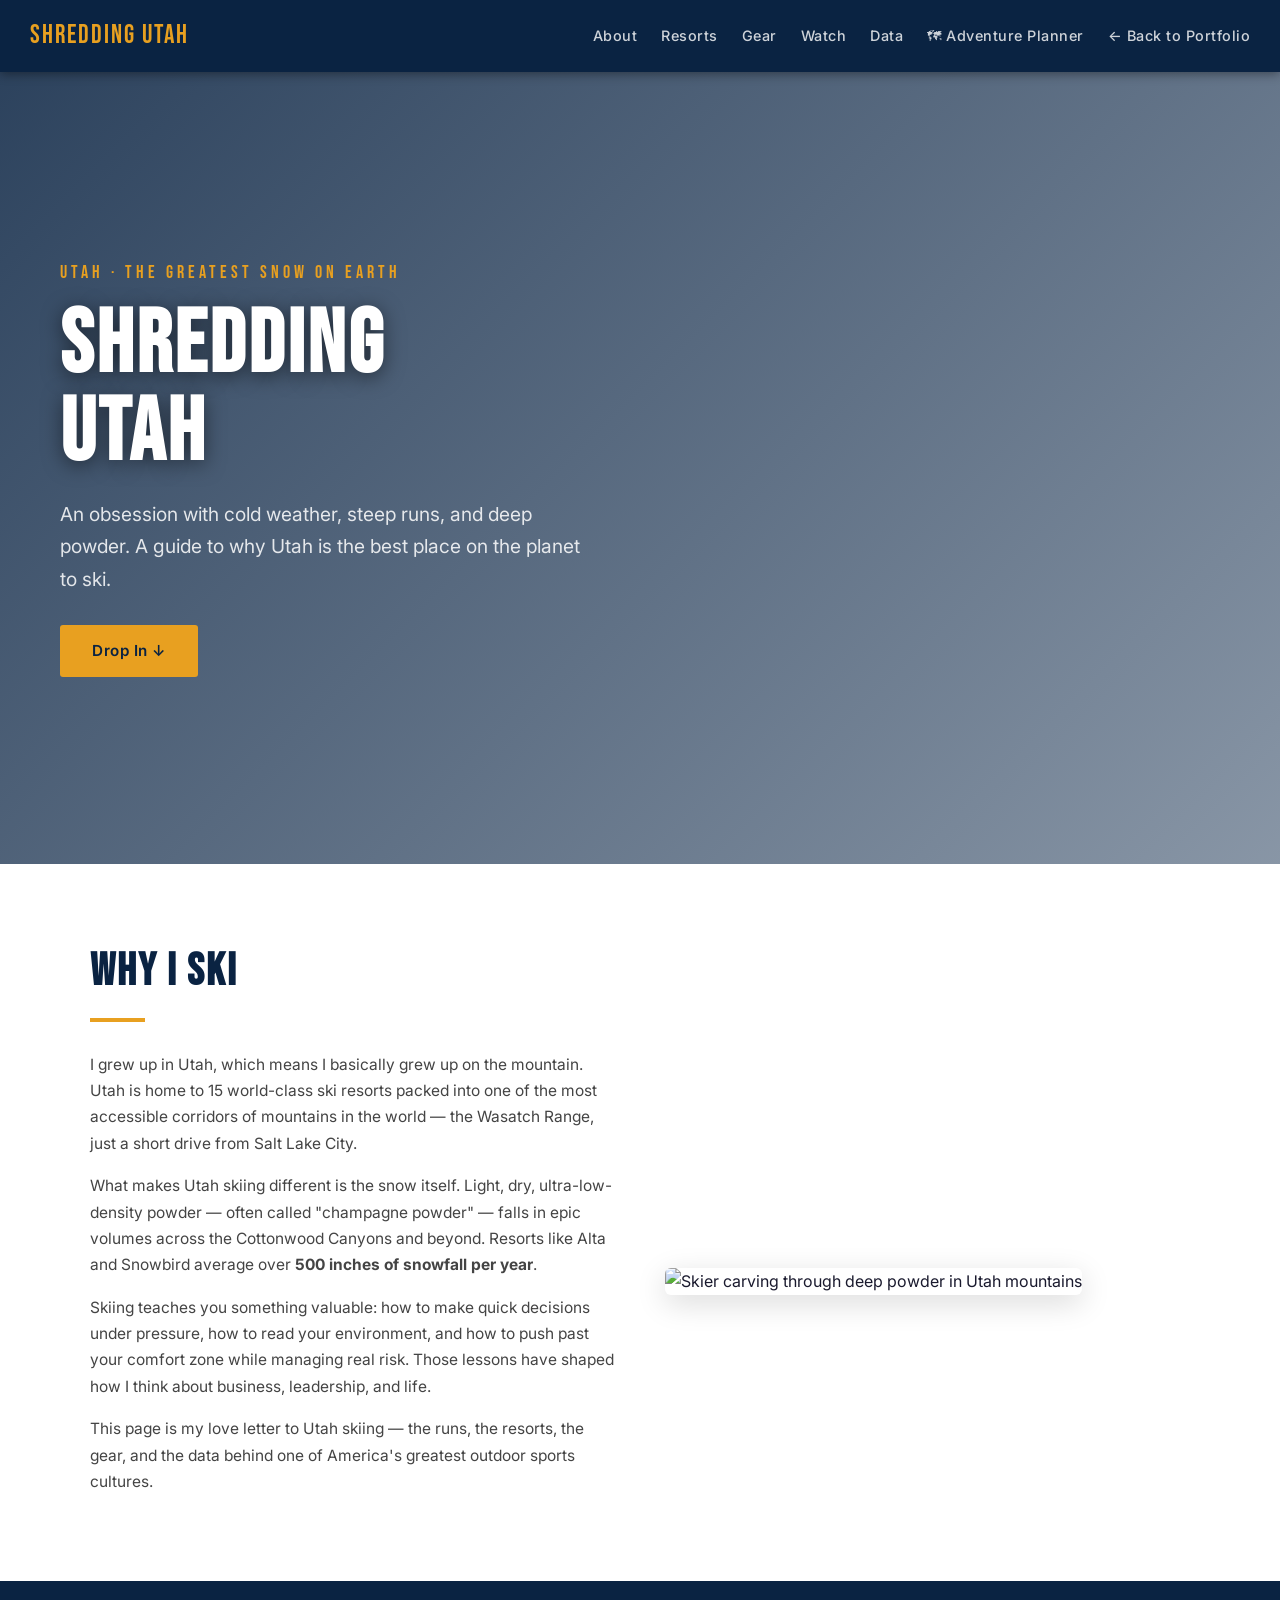
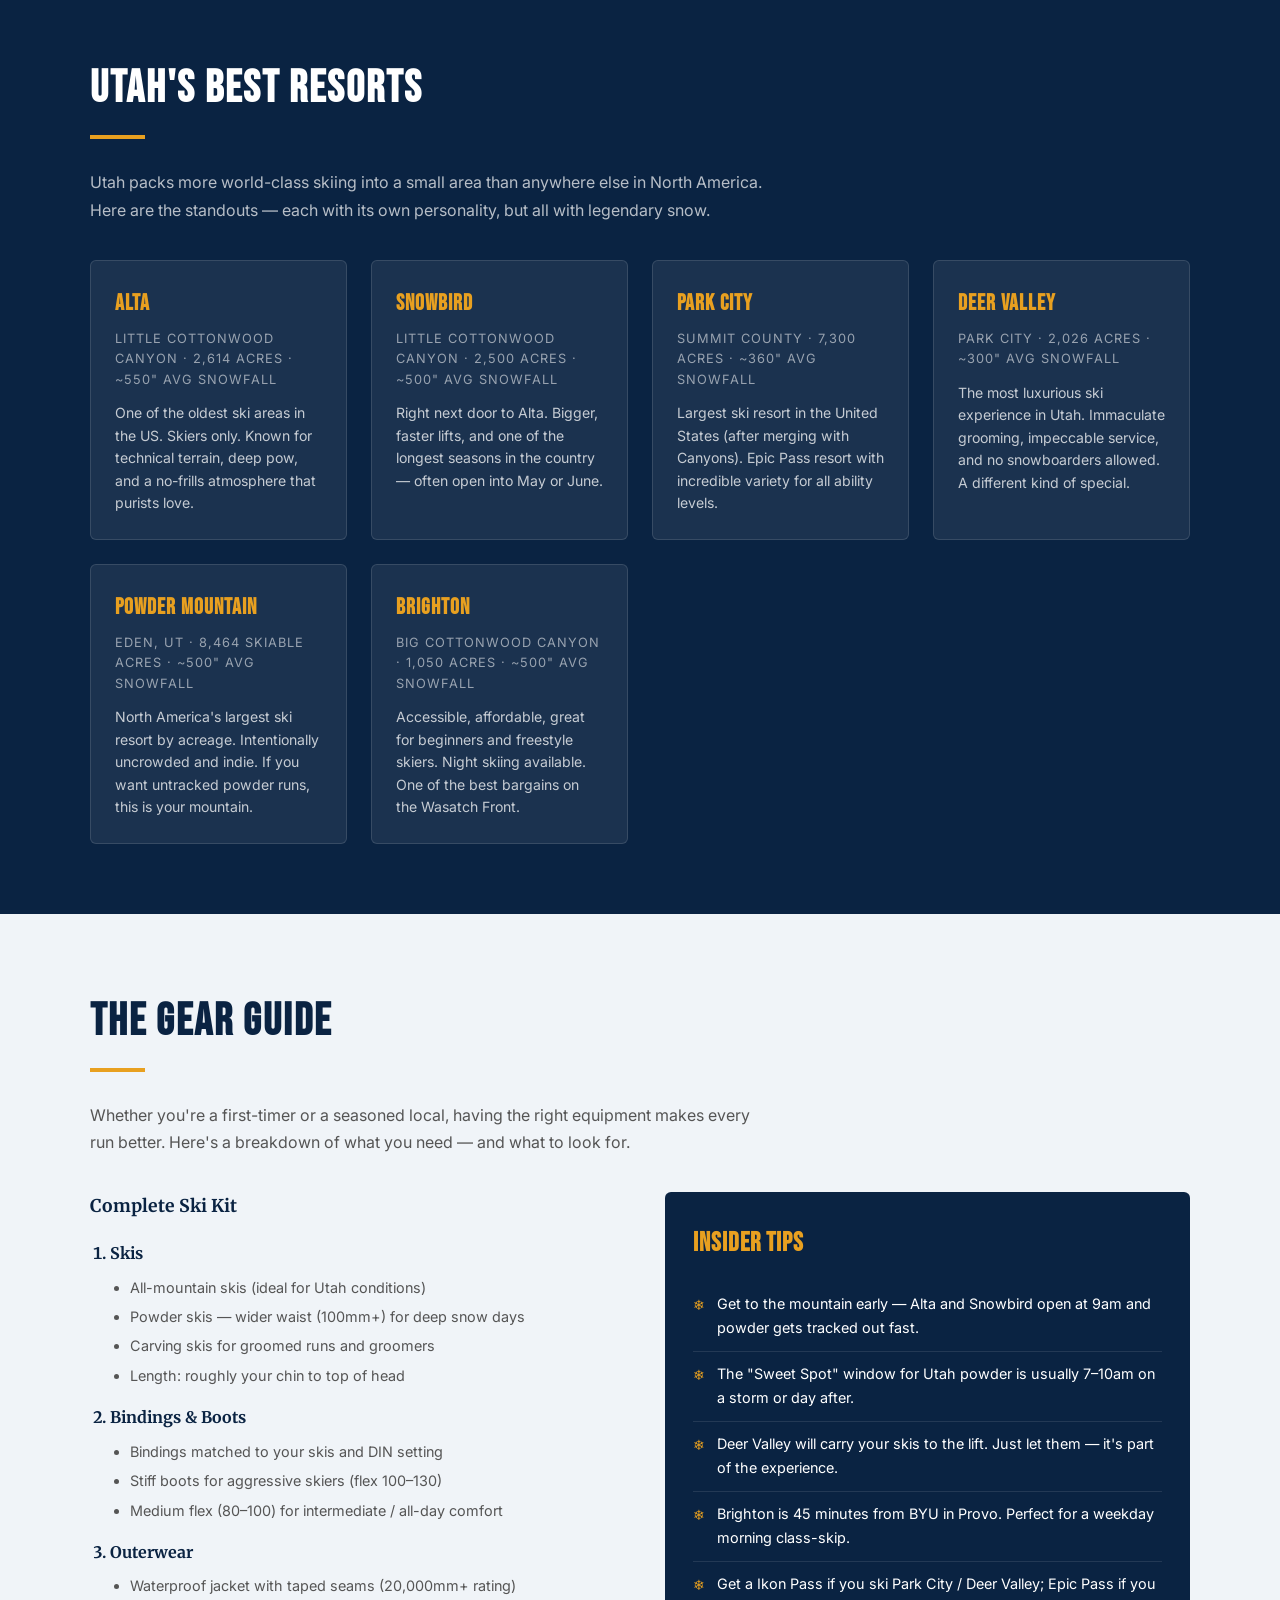
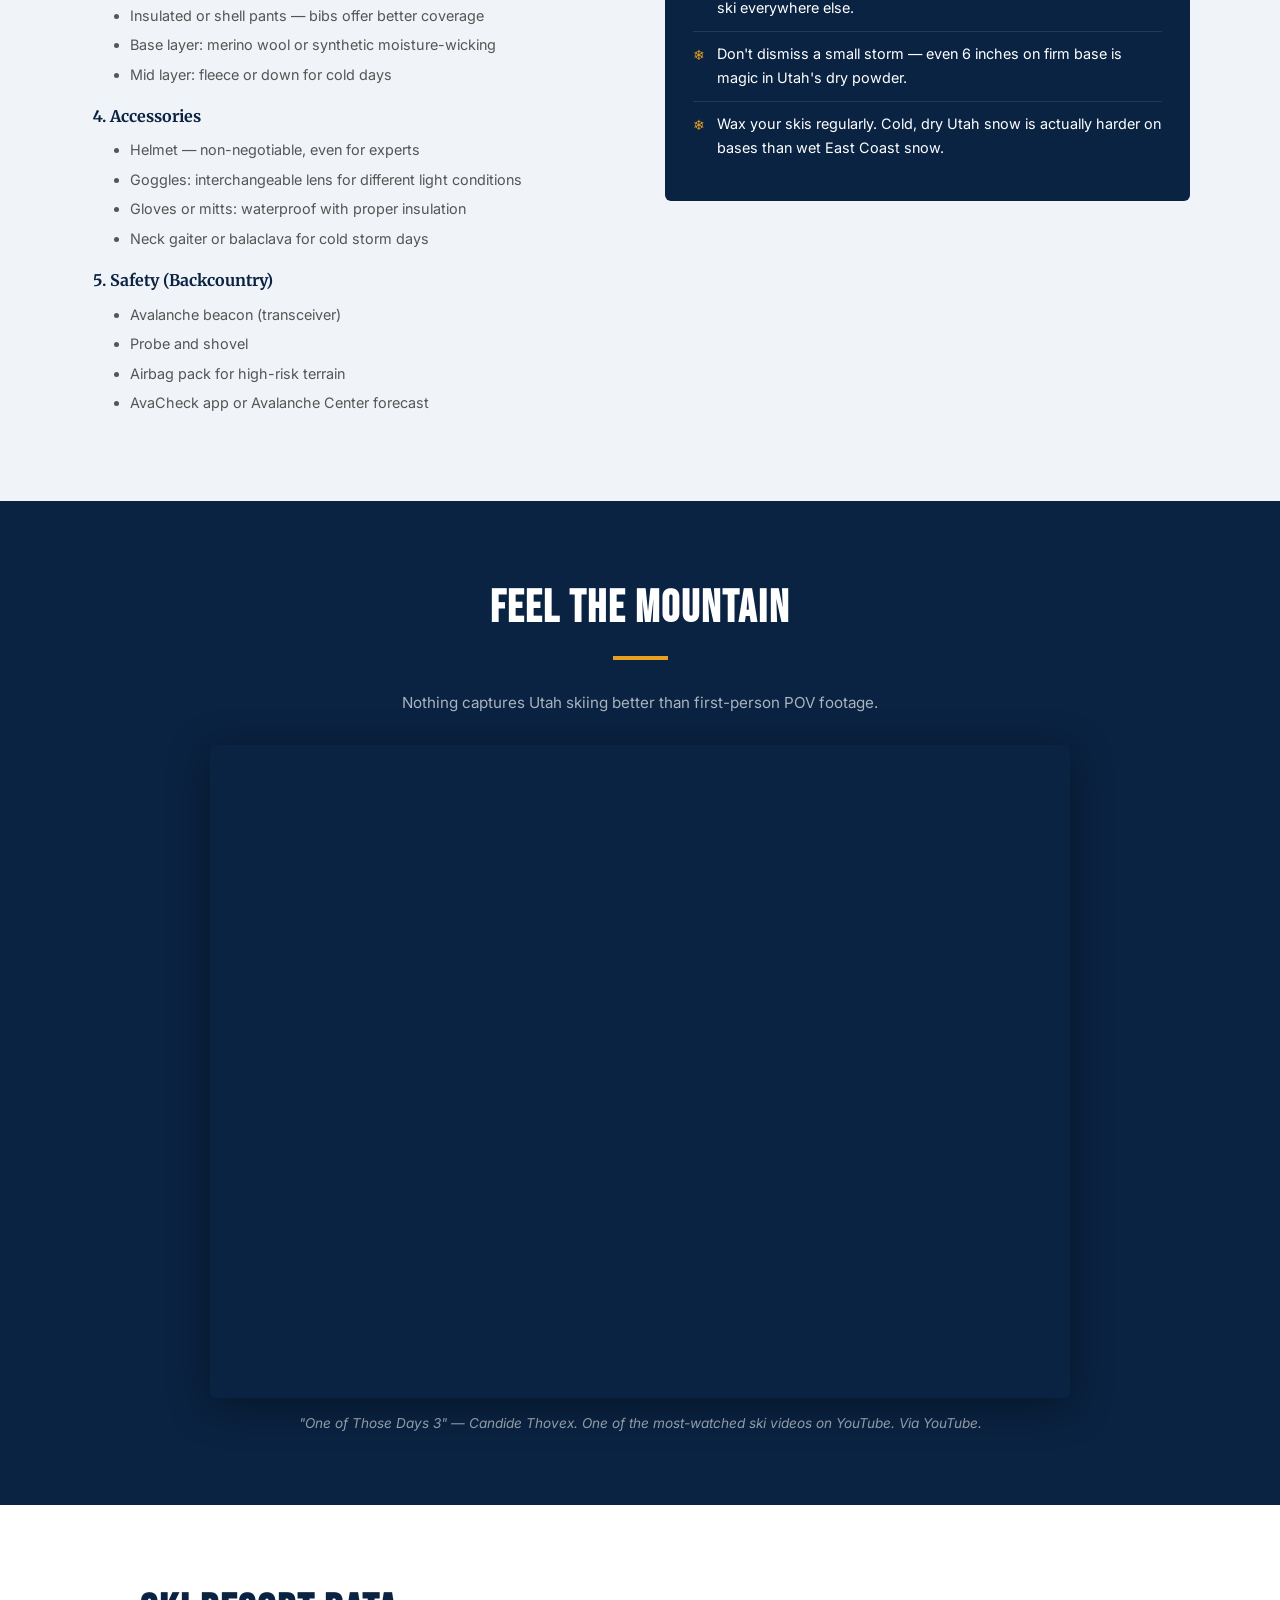
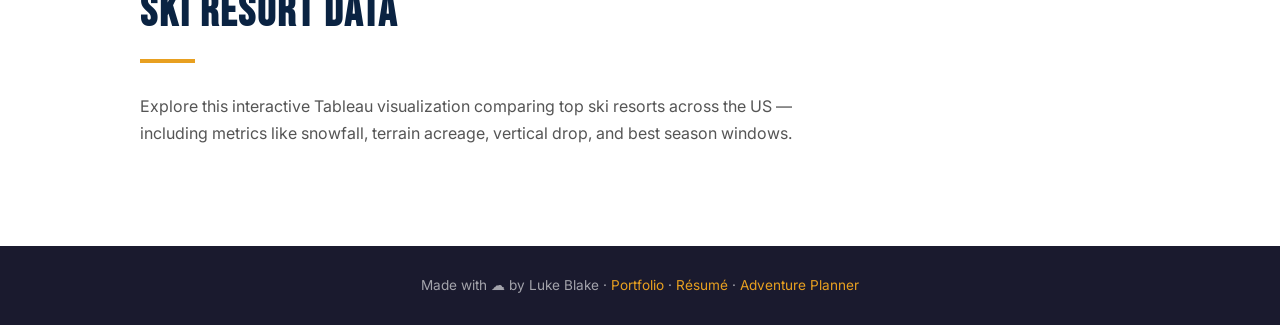
==== scratch.html @ 69215dc4 "Add files via upload" ====
<!DOCTYPE html>
<html lang="en">
<head>
  <meta charset="UTF-8" />
  <meta name="viewport" content="width=device-width, initial-scale=1.0" />
  <title>Shredding Utah | Luke Blake</title>
  <!-- Custom stylesheet — no Bootstrap -->
  <link rel="stylesheet" href="scratch.css" />
</head>
<body>

  <!-- ====================================================
       NAVIGATION
       ==================================================== -->
  <nav id="site-nav">
    <a class="nav-brand" href="#hero">SHREDDING UTAH</a>
    <ul>
      <li><a href="#about">About</a></li>
      <li><a href="#resorts">Resorts</a></li>
      <li><a href="#gear">Gear</a></li>
      <li><a href="#watch">Watch</a></li>
      <li><a href="#data">Data</a></li>
      <li><a href="app.html">🗺 Adventure Planner</a></li>
      <li><a href="index.html">← Back to Portfolio</a></li>
    </ul>
  </nav>


  <!-- ====================================================
       HERO SECTION — custom background image
       ==================================================== -->
  <section id="hero">
    <div class="hero-overlay"></div>
    <div class="hero-content">
      <p class="hero-label">Utah · The Greatest Snow on Earth</p>
      <h1>SHREDDING<br>UTAH</h1>
      <p class="hero-sub">
        An obsession with cold weather, steep runs, and deep powder.
        A guide to why Utah is the best place on the planet to ski.
      </p>
      <!-- On-page anchor link -->
      <a class="btn-hero" href="#about">Drop In ↓</a>
    </div>
  </section>


  <!-- ====================================================
       ABOUT SECTION — on-page anchor target: #about
       ==================================================== -->
  <!-- This anchor is what the nav "About" link targets -->
  <section id="about" class="anchor-target">
    <div id="about-section">
      <div style="max-width: 1100px; margin: 0 auto;">
        <h2 class="section-heading heading-dark">Why I Ski</h2>
        <hr class="section-underline" />
        <div class="about-grid">
          <div class="about-text">
            <p>
              I grew up in Utah, which means I basically grew up on the mountain. Utah is home to 15 world-class
              ski resorts packed into one of the most accessible corridors of mountains in the world — the
              Wasatch Range, just a short drive from Salt Lake City.
            </p>
            <p>
              What makes Utah skiing different is the snow itself. Light, dry, ultra-low-density powder — often
              called "champagne powder" — falls in epic volumes across the Cottonwood Canyons and beyond.
              Resorts like Alta and Snowbird average over <strong>500 inches of snowfall per year</strong>.
            </p>
            <p>
              Skiing teaches you something valuable: how to make quick decisions under pressure, how to read
              your environment, and how to push past your comfort zone while managing real risk. Those lessons
              have shaped how I think about business, leadership, and life.
            </p>
            <p>
              This page is my love letter to Utah skiing — the runs, the resorts, the gear, and the data behind
              one of America's greatest outdoor sports cultures.
            </p>
          </div>
          <div class="about-image">
            <img
              src="https://images.unsplash.com/photo-1516663235285-845fac339ca7?w=800&auto=format&fit=crop&q=80"
              alt="Skier carving through deep powder in Utah mountains"
            />
          </div>
        </div>
      </div>
    </div>
  </section>


  <!-- ====================================================
       RESORTS SECTION — on-page anchor target: #resorts
       ==================================================== -->
  <section id="resorts" class="anchor-target">
    <div id="resorts-section">
      <div style="max-width: 1100px; margin: 0 auto;">
        <h2 class="section-heading heading-light">Utah's Best Resorts</h2>
        <hr class="section-underline" />
        <p style="color: rgba(255,255,255,.7); margin-bottom: 36px; max-width: 680px;">
          Utah packs more world-class skiing into a small area than anywhere else in North America.
          Here are the standouts — each with its own personality, but all with legendary snow.
        </p>
        <div class="resorts-grid">
          <div class="resort-card">
            <h3>Alta</h3>
            <p class="stat">Little Cottonwood Canyon · 2,614 acres · ~550" avg snowfall</p>
            <p>One of the oldest ski areas in the US. Skiers only. Known for technical terrain, deep pow, and a
               no-frills atmosphere that purists love.</p>
          </div>
          <div class="resort-card">
            <h3>Snowbird</h3>
            <p class="stat">Little Cottonwood Canyon · 2,500 acres · ~500" avg snowfall</p>
            <p>Right next door to Alta. Bigger, faster lifts, and one of the longest seasons in the country —
               often open into May or June.</p>
          </div>
          <div class="resort-card">
            <h3>Park City</h3>
            <p class="stat">Summit County · 7,300 acres · ~360" avg snowfall</p>
            <p>Largest ski resort in the United States (after merging with Canyons). Epic Pass resort with
               incredible variety for all ability levels.</p>
          </div>
          <div class="resort-card">
            <h3>Deer Valley</h3>
            <p class="stat">Park City · 2,026 acres · ~300" avg snowfall</p>
            <p>The most luxurious ski experience in Utah. Immaculate grooming, impeccable service, and no
               snowboarders allowed. A different kind of special.</p>
          </div>
          <div class="resort-card">
            <h3>Powder Mountain</h3>
            <p class="stat">Eden, UT · 8,464 skiable acres · ~500" avg snowfall</p>
            <p>North America's largest ski resort by acreage. Intentionally uncrowded and indie. If you want
               untracked powder runs, this is your mountain.</p>
          </div>
          <div class="resort-card">
            <h3>Brighton</h3>
            <p class="stat">Big Cottonwood Canyon · 1,050 acres · ~500" avg snowfall</p>
            <p>Accessible, affordable, great for beginners and freestyle skiers. Night skiing available.
               One of the best bargains on the Wasatch Front.</p>
          </div>
        </div>
      </div>
    </div>
  </section>


  <!-- ====================================================
       GEAR SECTION — nested lists demonstration
       on-page anchor target: #gear
       ==================================================== -->
  <section id="gear" class="anchor-target">
    <div id="gear-section">
      <div style="max-width: 1100px; margin: 0 auto;">
        <h2 class="section-heading heading-dark">The Gear Guide</h2>
        <hr class="section-underline" />
        <p style="color: #555; margin-bottom: 36px; max-width: 680px;">
          Whether you're a first-timer or a seasoned local, having the right equipment makes every run better.
          Here's a breakdown of what you need — and what to look for.
        </p>

        <div class="gear-container">
          <!-- NESTED LIST: Ordered list with unordered sub-lists -->
          <div>
            <h3 style="font-family: 'Merriweather', serif; color: var(--deep-blue); margin-bottom: 18px; font-size: 1.1rem;">
              Complete Ski Kit
            </h3>

            <ol class="gear-list">
              <li>
                Skis
                <ul>
                  <li>All-mountain skis (ideal for Utah conditions)</li>
                  <li>Powder skis — wider waist (100mm+) for deep snow days</li>
                  <li>Carving skis for groomed runs and groomers</li>
                  <li>Length: roughly your chin to top of head</li>
                </ul>
              </li>
              <li>
                Bindings &amp; Boots
                <ul>
                  <li>Bindings matched to your skis and DIN setting</li>
                  <li>Stiff boots for aggressive skiers (flex 100–130)</li>
                  <li>Medium flex (80–100) for intermediate / all-day comfort</li>
                </ul>
              </li>
              <li>
                Outerwear
                <ul>
                  <li>Waterproof jacket with taped seams (20,000mm+ rating)</li>
                  <li>Insulated or shell pants — bibs offer better coverage</li>
                  <li>Base layer: merino wool or synthetic moisture-wicking</li>
                  <li>Mid layer: fleece or down for cold days</li>
                </ul>
              </li>
              <li>
                Accessories
                <ul>
                  <li>Helmet — non-negotiable, even for experts</li>
                  <li>Goggles: interchangeable lens for different light conditions</li>
                  <li>Gloves or mitts: waterproof with proper insulation</li>
                  <li>Neck gaiter or balaclava for cold storm days</li>
                </ul>
              </li>
              <li>
                Safety (Backcountry)
                <ul>
                  <li>Avalanche beacon (transceiver)</li>
                  <li>Probe and shovel</li>
                  <li>Airbag pack for high-risk terrain</li>
                  <li>AvaCheck app or Avalanche Center forecast</li>
                </ul>
              </li>
            </ol>
          </div>

          <!-- Tips box -->
          <div class="tips-box">
            <h3>Insider Tips</h3>
            <ul>
              <li>Get to the mountain early — Alta and Snowbird open at 9am and powder gets tracked out fast.</li>
              <li>The "Sweet Spot" window for Utah powder is usually 7–10am on a storm or day after.</li>
              <li>Deer Valley will carry your skis to the lift. Just let them — it's part of the experience.</li>
              <li>Brighton is 45 minutes from BYU in Provo. Perfect for a weekday morning class-skip.</li>
              <li>Get a Ikon Pass if you ski Park City / Deer Valley; Epic Pass if you ski everywhere else.</li>
              <li>Don't dismiss a small storm — even 6 inches on firm base is magic in Utah's dry powder.</li>
              <li>Wax your skis regularly. Cold, dry Utah snow is actually harder on bases than wet East Coast snow.</li>
            </ul>
          </div>

        </div><!-- end gear-container -->
      </div>
    </div>
  </section>


  <!-- ====================================================
       VIDEO SECTION — embedded YouTube video
       on-page anchor target: #watch
       ==================================================== -->
  <section id="watch" class="anchor-target">
    <div id="video-section">
      <h2 class="section-heading heading-light" style="text-align: center;">Feel the Mountain</h2>
      <hr class="section-underline" style="margin: 8px auto 30px;" />
      <p style="color: rgba(255,255,255,.65); font-size: .95rem; margin-bottom: 30px;">
        Nothing captures Utah skiing better than first-person POV footage.
      </p>

      <!--
        YouTube embed — figured out using the YouTube embed URL format:
        https://www.youtube.com/embed/VIDEO_ID
        The VIDEO_ID below is from GoPro's official skiing film on YouTube.
        If this video is unavailable, replace "VIDEO_ID" with any YouTube video ID
        from the URL: youtube.com/watch?v=VIDEO_ID
      -->
      <div class="video-wrapper">
        <iframe
          src="https://www.youtube.com/embed/r1NagzN2kjY"
          title="Candide Thovex - One of those days 3 - YouTube"
          allow="accelerometer; autoplay; clipboard-write; encrypted-media; gyroscope; picture-in-picture"
          allowfullscreen>
        </iframe>
      </div>
      <p class="video-caption">"One of Those Days 3" — Candide Thovex. One of the most-watched ski videos on YouTube. Via YouTube.</p>
    </div>
  </section>


  <!-- ====================================================
       DATA / TABLEAU SECTION
       on-page anchor target: #data
       ==================================================== -->
  <section id="data" class="anchor-target">
    <div id="data-section">
      <div class="tableau-wrapper">
        <h2 class="section-heading heading-dark">Ski Resort Data</h2>
        <hr class="section-underline" />
        <p style="color: #555; margin-bottom: 28px; max-width: 700px;">
          Explore this interactive Tableau visualization comparing top ski resorts across the US —
          including metrics like snowfall, terrain acreage, vertical drop, and best season windows.
        </p>

        <!-- Live Tableau Public embed — "Top Ski Resorts" by Greg Emmerich -->
        <div class="tableauPlaceholder" id="viz1712100000000" style="position: relative">
          <noscript>
            <a href="https://public.tableau.com/app/profile/greg.emmerich/viz/TopSkiResorts/BestWeek">
              <img
                alt="Best Week to Ski"
                src="https://public.tableau.com/static/images/To/TopSkiResorts/BestWeek/1_rss.png"
                style="border: none"
              />
            </a>
          </noscript>
          <object class="tableauViz" style="display:none;">
            <param name="host_url" value="https%3A%2F%2Fpublic.tableau.com%2F" />
            <param name="embed_code_version" value="3" />
            <param name="site_root" value="" />
            <param name="name" value="TopSkiResorts/BestWeek" />
            <param name="tabs" value="yes" />
            <param name="toolbar" value="yes" />
            <param name="animate_transition" value="yes" />
            <param name="display_static_image" value="yes" />
            <param name="display_spinner" value="yes" />
            <param name="display_overlay" value="yes" />
            <param name="display_count" value="yes" />
            <param name="language" value="en-US" />
          </object>
        </div>
        <script type="text/javascript">
          var divElement = document.getElementById('viz1712100000000');
          var vizElement = divElement.getElementsByTagName('object')[0];
          vizElement.style.width = '100%';
          vizElement.style.height = '850px';
          var scriptElement = document.createElement('script');
          scriptElement.src = 'https://public.tableau.com/javascripts/api/viz_v1.js';
          vizElement.parentNode.insertBefore(scriptElement, vizElement);
        </script>

      </div>
    </div>
  </section>


  <!-- ====================================================
       FOOTER
       ==================================================== -->
  <footer id="page-footer">
    <p>
      Made with ☁ by Luke Blake ·
      <a href="index.html">Portfolio</a> ·
      <a href="resume.html">Résumé</a> ·
      <a href="app.html">Adventure Planner</a>
    </p>
  </footer>

</body>
</html>
---- scratch.css ----
/* ========================================
   scratch.css — Luke Blake's Ski Page
   Custom stylesheet, no Bootstrap
   ======================================== */

/* ── Google Fonts ── */
@import url('https://fonts.googleapis.com/css2?family=Bebas+Neue&family=Inter:wght@400;500;600&family=Merriweather:wght@400;700&display=swap');

/* ── CSS Variables ── */
:root {
  --snow: #f0f4f8;
  --ice: #d6e8f8;
  --deep-blue: #0a2342;
  --mid-blue: #1a3d6b;
  --sky: #3a7abf;
  --highlight: #e8a020;
  --white: #ffffff;
  --dark-text: #1a1a2e;
  --muted: #6b7a99;
}

/* ── 1. Base / Body ── */
* {
  box-sizing: border-box;
  margin: 0;
  padding: 0;
}

body {
  font-family: 'Inter', sans-serif;
  font-size: 16px;
  color: var(--dark-text);
  background-color: var(--snow);
  line-height: 1.7;
}

/* ── 2. Navigation ── */
#site-nav {
  background-color: var(--deep-blue);
  padding: 14px 30px;
  display: flex;
  justify-content: space-between;
  align-items: center;
  position: sticky;
  top: 0;
  z-index: 100;
  box-shadow: 0 2px 10px rgba(0,0,0,.4);
}

#site-nav .nav-brand {
  color: var(--highlight);
  font-family: 'Bebas Neue', sans-serif;
  font-size: 1.6rem;
  letter-spacing: 2px;
  text-decoration: none;
}

#site-nav ul {
  list-style: none;
  display: flex;
  gap: 24px;
}

#site-nav ul li a {
  color: rgba(255,255,255,.8);
  text-decoration: none;
  font-size: .9rem;
  font-weight: 500;
  letter-spacing: .5px;
  transition: color .2s;
}

#site-nav ul li a:hover {
  color: var(--highlight);
}

/* ── 3. Hero Section ── */
#hero {
  background-image: url('https://images.unsplash.com/photo-1551698618-1dfe5d97d256?w=1800&auto=format&fit=crop&q=80');
  background-size: cover;
  background-position: center 40%;
  background-repeat: no-repeat;
  min-height: 88vh;
  display: flex;
  align-items: center;
  position: relative;
}

#hero .hero-overlay {
  position: absolute;
  inset: 0;
  background: linear-gradient(135deg, rgba(10,35,66,.85) 0%, rgba(10,35,66,.45) 100%);
}

#hero .hero-content {
  position: relative;
  z-index: 2;
  padding: 0 60px;
  max-width: 780px;
}

#hero .hero-label {
  font-family: 'Bebas Neue', sans-serif;
  color: var(--highlight);
  font-size: 1.1rem;
  letter-spacing: 4px;
  margin-bottom: 14px;
}

#hero h1 {
  font-family: 'Bebas Neue', sans-serif;
  color: var(--white);
  font-size: 5.5rem;
  line-height: 1;
  letter-spacing: 3px;
  text-shadow: 0 4px 20px rgba(0,0,0,.5);
}

#hero .hero-sub {
  color: rgba(255,255,255,.85);
  font-size: 1.2rem;
  margin-top: 20px;
  margin-bottom: 30px;
  max-width: 520px;
}

.btn-hero {
  display: inline-block;
  background-color: var(--highlight);
  color: var(--deep-blue);
  font-weight: 600;
  font-size: .95rem;
  padding: 13px 32px;
  border-radius: 3px;
  text-decoration: none;
  letter-spacing: .5px;
  transition: background-color .2s, transform .15s;
}

.btn-hero:hover {
  background-color: #d4911a;
  transform: translateY(-2px);
}

/* ── 4. Section Wrappers (3 main divs) ── */
#about-section {
  background-color: var(--white);
  padding: 70px 60px;
}

#resorts-section {
  background-color: var(--deep-blue);
  color: var(--white);
  padding: 70px 60px;
}

#gear-section {
  background-color: var(--snow);
  padding: 70px 60px;
}

#video-section {
  background-color: var(--deep-blue);
  padding: 70px 60px;
  text-align: center;
}

#data-section {
  background-color: var(--white);
  padding: 70px 60px;
}

/* ── 5. Section headings ── */
.section-heading {
  font-family: 'Bebas Neue', sans-serif;
  font-size: 2.8rem;
  letter-spacing: 2px;
  margin-bottom: 8px;
}

.heading-dark { color: var(--deep-blue); }
.heading-light { color: var(--white); }

.section-underline {
  width: 55px;
  height: 4px;
  background-color: var(--highlight);
  margin-bottom: 30px;
  border: none;
}

/* ── 6. About section ── */
.about-grid {
  display: grid;
  grid-template-columns: 1fr 1fr;
  gap: 50px;
  align-items: center;
  max-width: 1100px;
  margin: 0 auto;
}

.about-text p {
  color: #444;
  margin-bottom: 16px;
  font-size: .97rem;
}

.about-image img {
  width: 100%;
  border-radius: 6px;
  box-shadow: 0 8px 30px rgba(0,0,0,.15);
}

/* ── 7. Resort Cards ── */
.resorts-grid {
  display: grid;
  grid-template-columns: repeat(auto-fill, minmax(240px, 1fr));
  gap: 24px;
  max-width: 1100px;
  margin: 0 auto;
}

.resort-card {
  background-color: rgba(255,255,255,.07);
  border: 1px solid rgba(255,255,255,.12);
  border-radius: 6px;
  padding: 24px;
  transition: background-color .2s;
}

.resort-card:hover {
  background-color: rgba(255,255,255,.13);
}

.resort-card h3 {
  font-family: 'Bebas Neue', sans-serif;
  font-size: 1.4rem;
  color: var(--highlight);
  letter-spacing: 1px;
  margin-bottom: 6px;
}

.resort-card .stat {
  font-size: .8rem;
  color: rgba(255,255,255,.55);
  margin-bottom: 12px;
  text-transform: uppercase;
  letter-spacing: 1px;
}

.resort-card p {
  font-size: .88rem;
  color: rgba(255,255,255,.75);
  line-height: 1.6;
}

/* ── 8. Gear / nested list section ── */
.gear-container {
  max-width: 1100px;
  margin: 0 auto;
  display: grid;
  grid-template-columns: 1fr 1fr;
  gap: 50px;
  align-items: start;
}

/* Ordered (outer) and unordered (nested) list styling */
ol.gear-list {
  padding-left: 20px;
  counter-reset: gear-counter;
}

ol.gear-list > li {
  font-family: 'Merriweather', serif;
  font-weight: 700;
  color: var(--deep-blue);
  font-size: 1rem;
  margin-bottom: 16px;
  list-style: decimal;
}

ol.gear-list > li ul {
  margin-top: 8px;
  padding-left: 20px;
  list-style-type: disc;
}

ol.gear-list > li ul li {
  font-family: 'Inter', sans-serif;
  font-weight: 400;
  color: #555;
  font-size: .9rem;
  margin-bottom: 5px;
}

/* Tips list */
.tips-box {
  background-color: var(--deep-blue);
  color: var(--white);
  border-radius: 6px;
  padding: 30px 28px;
}

.tips-box h3 {
  font-family: 'Bebas Neue', sans-serif;
  font-size: 1.6rem;
  letter-spacing: 1px;
  color: var(--highlight);
  margin-bottom: 16px;
}

.tips-box ul {
  list-style: none;
  padding-left: 0;
}

.tips-box ul li {
  padding: 10px 0;
  border-bottom: 1px solid rgba(255,255,255,.1);
  font-size: .9rem;
  display: flex;
  gap: 12px;
  align-items: flex-start;
}

.tips-box ul li:last-child { border-bottom: none; }

.tips-box ul li::before {
  content: '❄';
  color: var(--highlight);
  flex-shrink: 0;
  font-size: .9rem;
  margin-top: 1px;
}

/* ── 9. Video section ── */
.video-wrapper {
  position: relative;
  padding-bottom: 56.25%;
  height: 0;
  overflow: hidden;
  max-width: 860px;
  margin: 0 auto;
  border-radius: 6px;
  box-shadow: 0 8px 40px rgba(0,0,0,.4);
}

.video-wrapper iframe {
  position: absolute;
  top: 0;
  left: 0;
  width: 100%;
  height: 100%;
  border: none;
  border-radius: 6px;
}

.video-caption {
  color: rgba(255,255,255,.6);
  font-size: .85rem;
  margin-top: 14px;
  font-style: italic;
}

/* ── 10. Tableau section ── */
.tableau-wrapper {
  max-width: 1000px;
  margin: 0 auto;
}

.tableau-wrapper .tableauPlaceholder {
  width: 100%;
}

/* ── 11. Footer ── */
#page-footer {
  background-color: var(--dark-text);
  color: rgba(255,255,255,.6);
  text-align: center;
  padding: 28px 20px;
  font-size: .85rem;
}

#page-footer a {
  color: var(--highlight);
  text-decoration: none;
}

/* ── 12. Anchor decoration ── */
.anchor-target {
  scroll-margin-top: 70px;
}

/* ── 13. Responsive adjustments ── */
@media (max-width: 768px) {
  #hero h1 { font-size: 3.2rem; }
  #hero .hero-content { padding: 0 24px; }
  .about-grid, .gear-container { grid-template-columns: 1fr; }
  #about-section, #resorts-section, #gear-section, #video-section, #data-section { padding: 50px 24px; }
  #site-nav { padding: 12px 20px; }
  #site-nav ul { gap: 14px; }
}
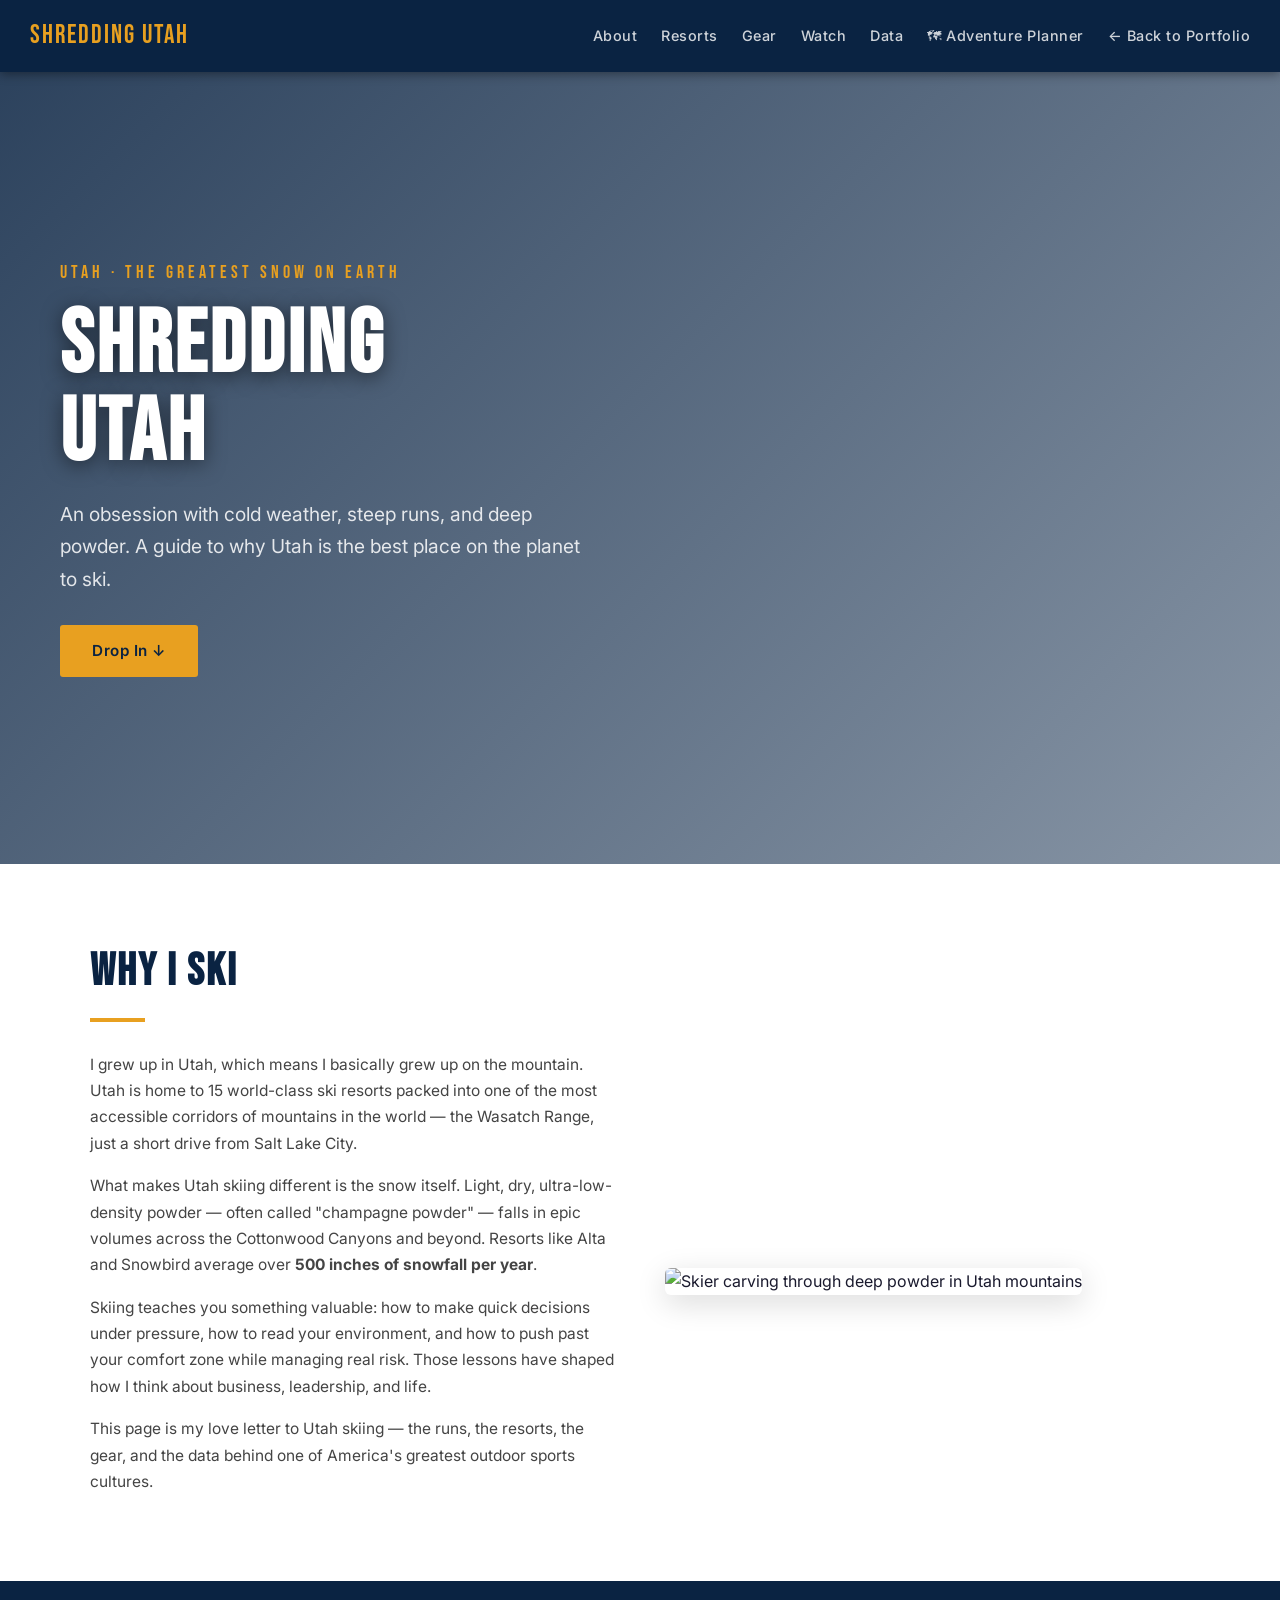
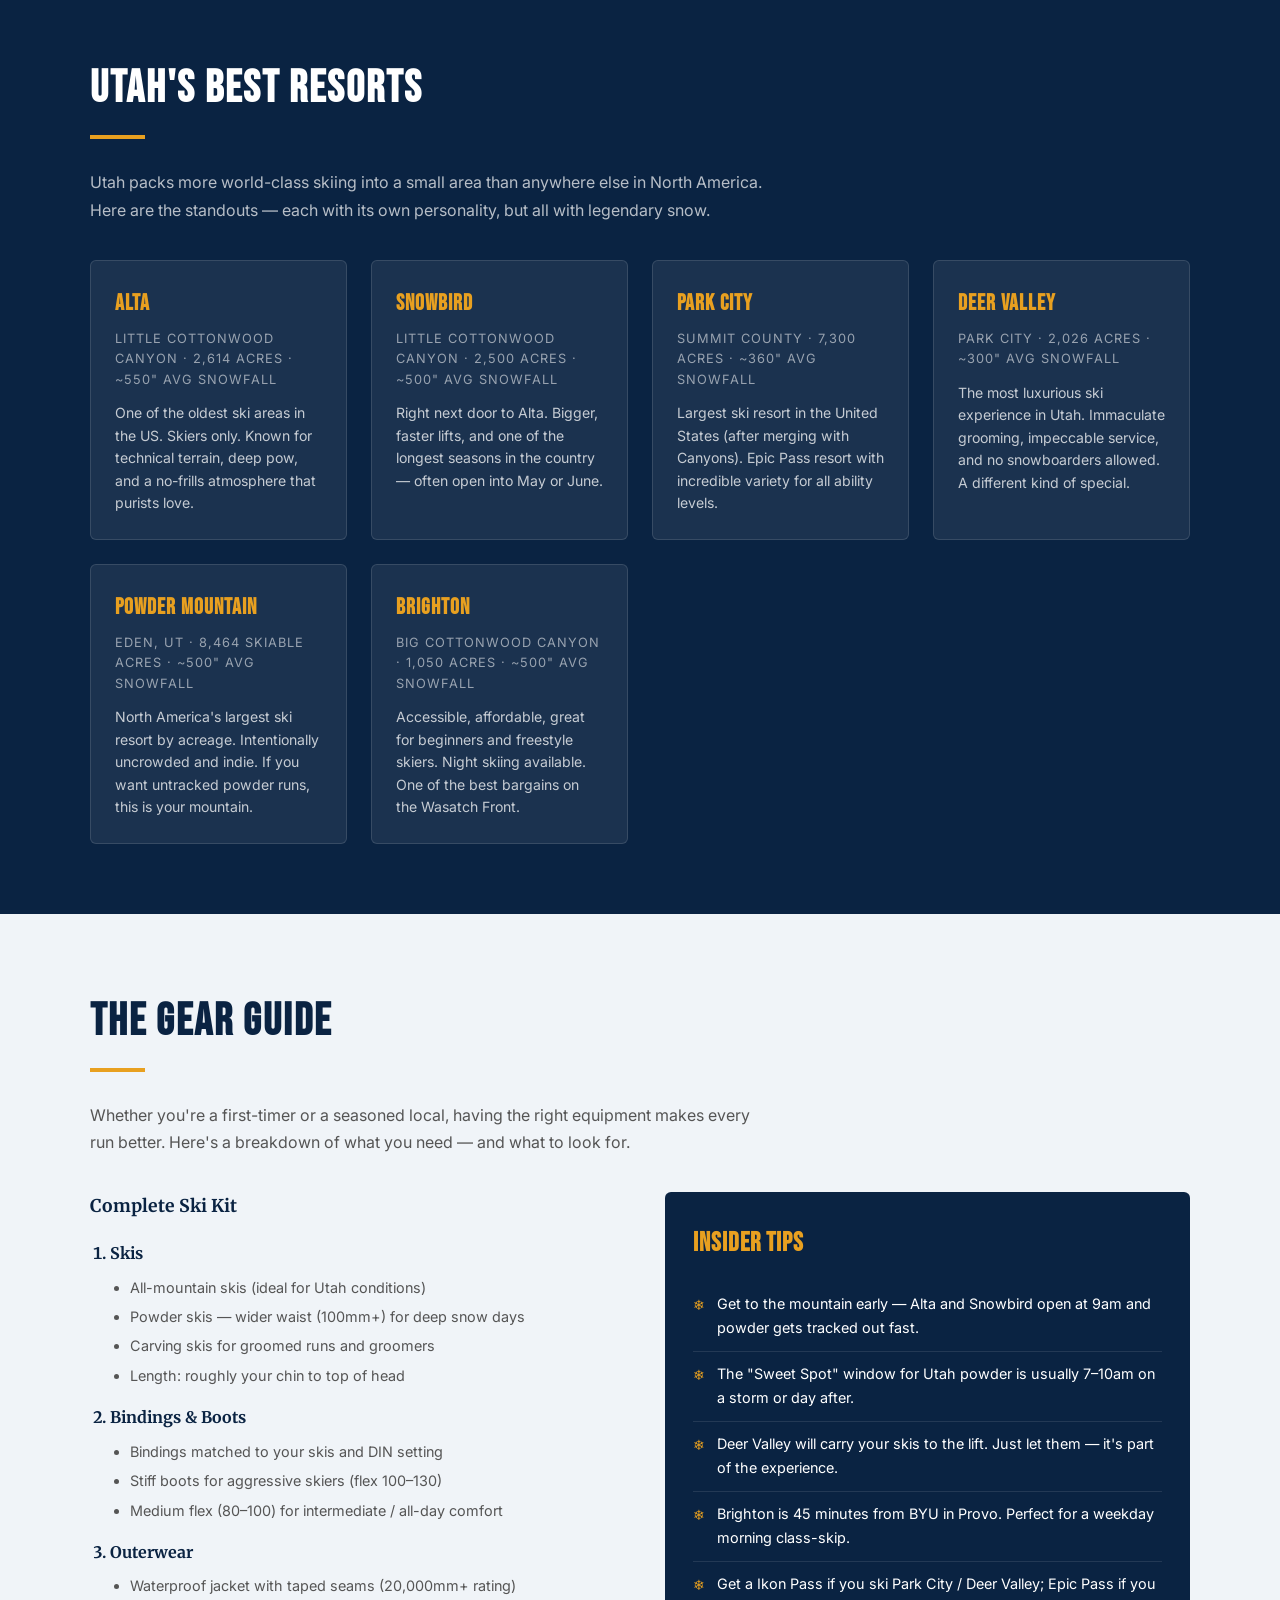
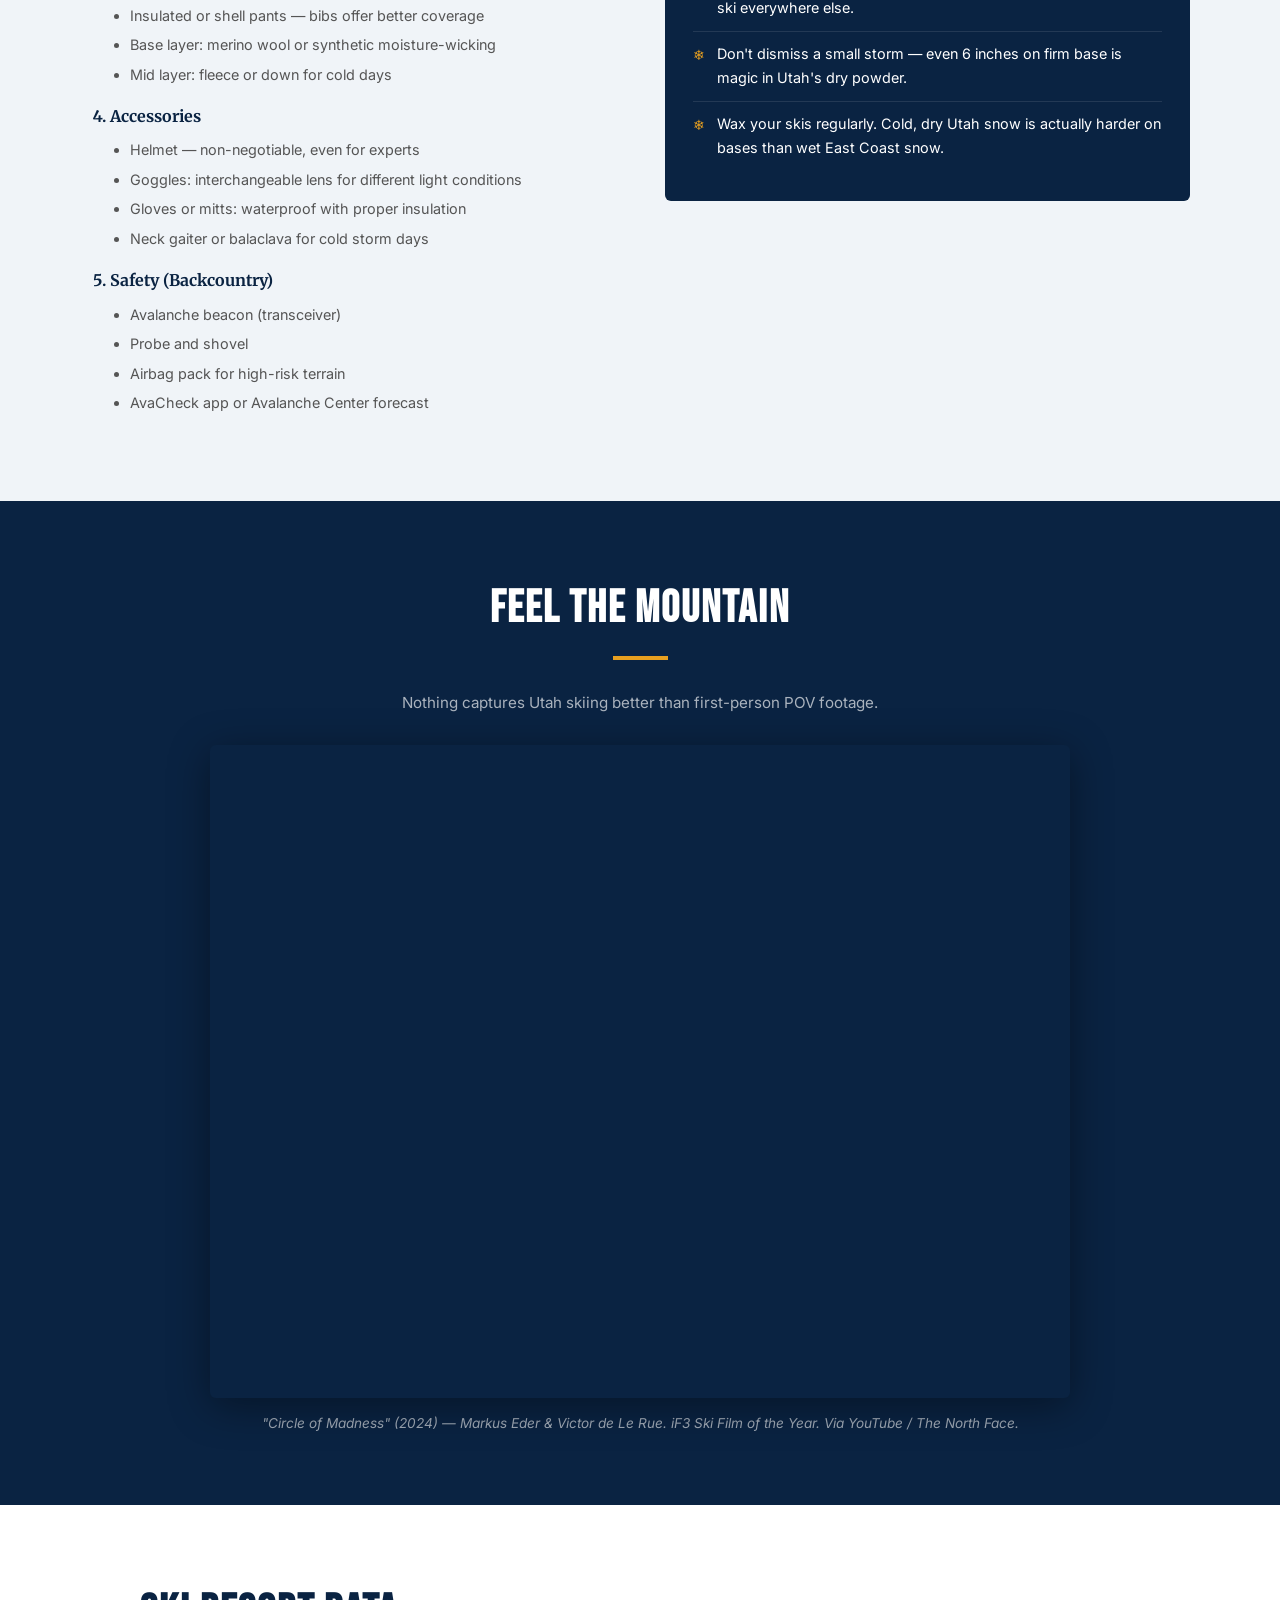
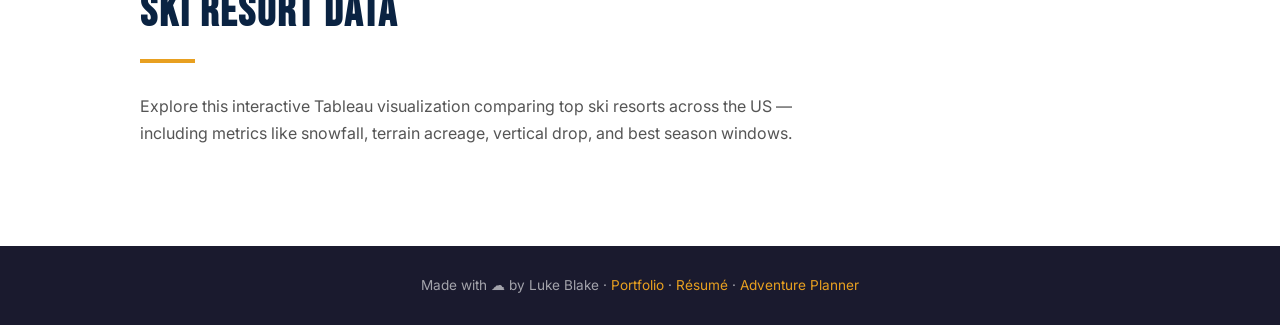
==== commit 919a41e4: "Add files via upload" ====
--- a/scratch.html
+++ b/scratch.html
@@ -252,13 +252,13 @@
       -->
       <div class="video-wrapper">
         <iframe
-          src="https://www.youtube.com/embed/r1NagzN2kjY"
-          title="Candide Thovex - One of those days 3 - YouTube"
+          src="https://www.youtube.com/embed/yGCeCAIc6A8"
+          title="Circle of Madness — 2024 Ski Film of the Year (The North Face)"
           allow="accelerometer; autoplay; clipboard-write; encrypted-media; gyroscope; picture-in-picture"
           allowfullscreen>
         </iframe>
       </div>
-      <p class="video-caption">"One of Those Days 3" — Candide Thovex. One of the most-watched ski videos on YouTube. Via YouTube.</p>
+      <p class="video-caption">"Circle of Madness" (2024) — Markus Eder & Victor de Le Rue. iF3 Ski Film of the Year. Via YouTube / The North Face.</p>
     </div>
   </section>
 
